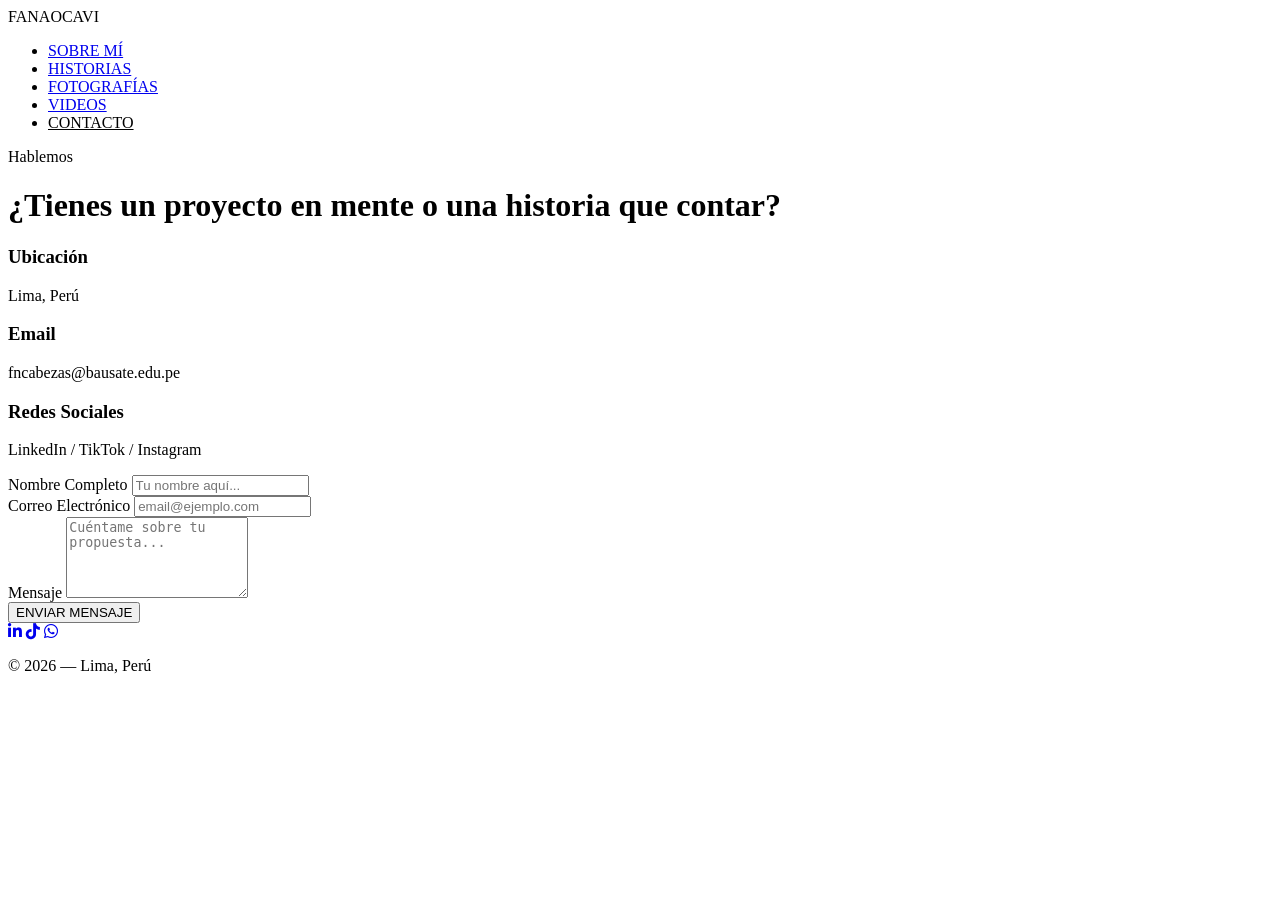
==== contacto.html @ 7f319e50 "Add files via upload" ====
<!DOCTYPE html>
<html lang="es">
<head>
    <meta charset="UTF-8">
    <meta name="viewport" content="width=device-width, initial-scale=1.0">
    <title>Contacto | FANAOCAVI</title>
    <link href="https://fonts.googleapis.com/css2?family=Inter:wght@300;400;600&family=Playfair+Display:ital,wght@0,700;1,700&display=swap" rel="stylesheet">
    <link rel="stylesheet" href="https://cdnjs.cloudflare.com/ajax/libs/font-awesome/6.0.0/css/all.min.css">
    <link rel="stylesheet" href="css/style.css">
</head>
<body>

    <nav class="navbar">
        <div class="logo"><a href="index.html" style="text-decoration:none; color:inherit;">FANAOCAVI</a></div>
        <ul class="nav-links">
            <li><a href="sobre-mi.html">SOBRE MÍ</a></li>
            <li><a href="historias.html">HISTORIAS</a></li>
            <li><a href="fotografias.html">FOTOGRAFÍAS</a></li>
            <li><a href="videos.html">VIDEOS</a></li>
            <li><a href="contacto.html" style="color: var(--rosa-acento);">CONTACTO</a></li>
        </ul>
    </nav>

    <main class="contact-section">
        <header class="contact-header">
            <p class="intro-tag">Hablemos</p>
            <h1>¿Tienes un proyecto en mente o una historia que contar?</h1>
        </header>

        <div class="contact-container">
            <div class="contact-info">
                <div class="info-item">
                    <h3>Ubicación</h3>
                    <p>Lima, Perú</p>
                </div>
                <div class="info-item">
                    <h3>Email</h3>
                    <p>fncabezas@bausate.edu.pe</p>
                </div>
                <div class="info-item">
                    <h3>Redes Sociales</h3>
                    <p>LinkedIn / TikTok / Instagram</p>
                </div>
            </div>

            <form class="contact-form">
                <div class="form-group">
                    <label>Nombre Completo</label>
                    <input type="text" name="name" placeholder="Tu nombre aquí..." required>
                </div>
                <div class="form-group">
                    <label>Correo Electrónico</label>
                    <input type="email" name="email" placeholder="email@ejemplo.com" required>
                </div>
                <div class="form-group">
                    <label>Mensaje</label>
                    <textarea name="message" rows="5" placeholder="Cuéntame sobre tu propuesta..." required></textarea>
                </div>
                <button type="submit" class="btn-send">ENVIAR MENSAJE</button>
            </form>
        </div>
    </main>

    <footer class="footer">
        <div class="footer-line"></div>
        <div class="social-icons">
            <a href="#"><i class="fab fa-linkedin-in"></i></a>
            <a href="#"><i class="fab fa-tiktok"></i></a>
            <a href="#"><i class="fab fa-whatsapp"></i></a>
        </div>
        <p>© 2026 — Lima, Perú</p>
    </footer>

</body>
</html>
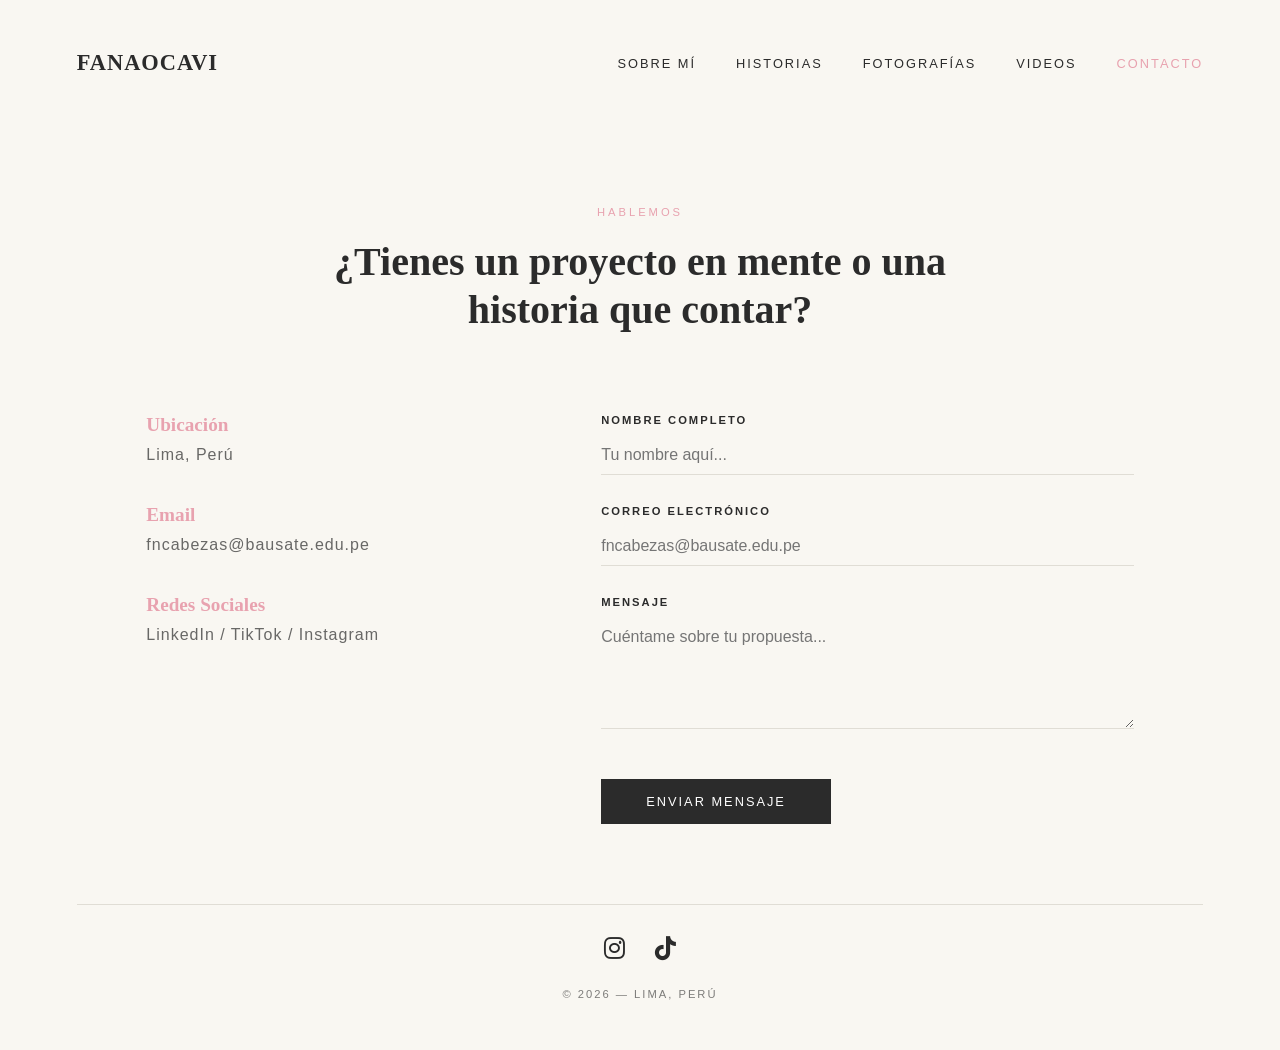
==== commit fd5c621e: "Update contacto.html" ====
--- a/contacto.html
+++ b/contacto.html
@@ -50,7 +50,7 @@
                 </div>
                 <div class="form-group">
                     <label>Correo Electrónico</label>
-                    <input type="email" name="email" placeholder="email@ejemplo.com" required>
+                    <input type="email" name="email" placeholder="fncabezas@bausate.edu.pe" required>
                 </div>
                 <div class="form-group">
                     <label>Mensaje</label>
@@ -61,15 +61,18 @@
         </div>
     </main>
 
-    <footer class="footer">
-        <div class="footer-line"></div>
-        <div class="social-icons">
-            <a href="#"><i class="fab fa-linkedin-in"></i></a>
-            <a href="#"><i class="fab fa-tiktok"></i></a>
-            <a href="#"><i class="fab fa-whatsapp"></i></a>
-        </div>
-        <p>© 2026 — Lima, Perú</p>
-    </footer>
+   <footer class="footer">
+    <div class="footer-line"></div>
+    <div class="social-icons">
+        <a href="https://www.instagram.com/fanaocavi_/" target="_blank" rel="noopener noreferrer" aria-label="Instagram">
+            <i class="fab fa-instagram"></i>
+        </a>
+        <a href="https://www.tiktok.com/@fanaocavi" target="_blank" rel="noopener noreferrer" aria-label="TikTok">
+            <i class="fab fa-tiktok"></i>
+        </a>
+    </div>
+    <p>© 2026 — Lima, Perú</p>
+</footer>
 
 </body>
-</html>+</html>
--- a/css/style.css
+++ b/css/style.css
@@ -0,0 +1,709 @@
+/* Aplicamos la animación a las secciones principales */
+main, 
+.grid-container, 
+.gallery-container, 
+.about-container, 
+.contact-container {
+    animation: reveal-up 1.2s cubic-bezier(0.2, 1, 0.3, 1) forwards;
+}
+
+/* Retraso opcional para que los elementos no aparezcan todos a la vez */
+.grid-item:nth-child(1) { animation-delay: 0.2s; }
+.grid-item:nth-child(2) { animation-delay: 0.4s; }
+.grid-item:nth-child(3) { animation-delay: 0.6s; }
+/* Variables de Estilo Vintage */
+:root {
+    --fondo-crema: #F9F7F2;   /* Color papel antiguo */
+    --rosa-acento: #E8A2AF;    /* El rosa de tu dibujo (versión clásica) */
+    --texto-oscuro: #2B2B2B;   /* Gris carbón */
+    --lineas: #E0DDD5;        /* Gris muy suave para bordes */
+}
+
+* {
+    margin: 0;
+    padding: 0;
+    box-sizing: border-box;
+}
+
+body {
+    background-color: var(--fondo-crema);
+    color: var(--texto-oscuro);
+    font-family: 'Inter', sans-serif;
+    padding: 0 6%;
+}
+
+/* Navegación */
+.navbar {
+    display: flex;
+    justify-content: space-between;
+    align-items: center;
+    padding: 50px 0;
+}
+
+.logo {
+    font-family: 'Playfair Display', serif;
+    font-weight: 700;
+    font-size: 1.4rem;
+    letter-spacing: 1px;
+}
+
+.nav-links {
+    list-style: none;
+    display: flex;
+}
+
+.nav-links li { margin-left: 40px; }
+
+.nav-links a {
+    text-decoration: none;
+    color: var(--texto-oscuro);
+    font-size: 0.8rem;
+    text-transform: uppercase;
+    letter-spacing: 2px;
+    transition: 0.3s;
+}
+
+.nav-links a:hover { color: var(--rosa-acento); }
+
+/* Hero Section */
+.hero {
+    padding: 80px 0 120px 0;
+    max-width: 900px;
+}
+
+.subtitle {
+    text-transform: uppercase;
+    letter-spacing: 4px;
+    font-size: 0.75rem;
+    color: var(--rosa-acento);
+    margin-bottom: 15px;
+    font-weight: 600;
+}
+
+.hero h1 {
+    font-family: 'Playfair Display', serif;
+    font-size: 3.5rem;
+    line-height: 1.1;
+    font-style: italic;
+}
+
+/* Grid de Secciones */
+.grid-container {
+    display: grid;
+    grid-template-columns: repeat(auto-fit, minmax(300px, 1fr));
+    gap: 30px;
+    margin-bottom: 100px;
+}
+
+.image-wrapper {
+    position: relative;
+    width: 100%;
+    height: 450px;
+    overflow: hidden;
+    background-color: var(--lineas);
+    border: 1px solid var(--lineas);
+}
+
+.image-wrapper img {
+    width: 100%;
+    height: 100%;
+    object-fit: cover;
+    filter: grayscale(100%); /* Fotos en B&N por defecto */
+    transition: 0.6s ease;
+}
+
+/* Efecto al pasar el mouse (Hover) */
+.grid-item:hover img {
+    filter: grayscale(0%);
+    transform: scale(1.05);
+}
+
+.grid-item:hover .overlay {
+    background-color: rgba(232, 162, 175, 0.2); /* Baño de tu color rosa */
+}
+
+.overlay {
+    position: absolute;
+    top: 0; left: 0; width: 100%; height: 100%;
+    z-index: 1;
+    transition: 0.4s;
+}
+
+.grid-item h3 {
+    margin-top: 20px;
+    font-family: 'Playfair Display', serif;
+    font-size: 1.5rem;
+    text-align: center;
+}
+
+.grid-item a { text-decoration: none; color: var(--texto-oscuro); }
+
+/* Footer */
+.footer {
+    padding-bottom: 50px;
+    text-align: center;
+}
+
+.footer-line {
+    height: 1px;
+    background-color: var(--lineas);
+    margin-bottom: 30px;
+}
+
+.footer p {
+    font-size: 0.7rem;
+    letter-spacing: 2px;
+    text-transform: uppercase;
+    opacity: 0.6;
+}
+
+/* Responsive */
+@media (max-width: 768px) {
+    .hero h1 { font-size: 2.2rem; }
+    .navbar { flex-direction: column; gap: 20px; }
+}
+/* Estilos para los iconos del footer */
+.social-icons {
+    margin-bottom: 25px;
+    display: flex;
+    justify-content: center;
+    gap: 30px; /* Espacio entre iconos */
+}
+
+.social-icons a {
+    color: var(--texto-oscuro);
+    font-size: 1.5rem; /* Tamaño de los iconos */
+    transition: all 0.3s ease;
+    text-decoration: none;
+}
+
+/* Efecto al pasar el mouse: se vuelven rosas y suben un poco */
+.social-icons a:hover {
+    color: var(--rosa-acento);
+    transform: translateY(-3px);
+}
+
+.footer p {
+    font-size: 0.7rem;
+    letter-spacing: 2px;
+    text-transform: uppercase;
+    opacity: 0.6;
+}
+/* Estilos específicos para la página de Fotografías */
+.page-header {
+    text-align: center;
+    padding: 60px 0;
+}
+
+.gallery-container {
+    display: grid;
+    grid-template-columns: repeat(auto-fit, minmax(350px, 1fr)); /* Crea columnas automáticas */
+    gap: 40px;
+    margin-bottom: 100px;
+}
+
+.gallery-item {
+    display: flex;
+    flex-direction: column;
+}
+
+.gallery-item .image-wrapper {
+    height: 500px; /* Altura fija para que todas se vean uniformes */
+}
+
+.photo-caption {
+    margin-top: 15px;
+    font-size: 0.8rem;
+    text-transform: uppercase;
+    letter-spacing: 1px;
+    color: var(--texto-oscuro);
+    opacity: 0.8;
+    font-weight: 600;
+}
+
+/* Efecto suave al entrar a la página */
+.gallery-item {
+    animation: fadeIn 1s ease forwards;
+}
+
+@keyframes fadeIn {
+    from { opacity: 0; transform: translateY(20px); }
+    to { opacity: 1; transform: translateY(0); }
+}
+.carrusel-medios {
+  width: 100%;
+  padding: 40px 0;
+  background-color: var(--fondo-crema); /* O el color que prefieras */
+  overflow: hidden;
+  position: relative;
+}
+
+/* El contenedor con el efecto de desvanecido lateral */
+.marquee-container {
+  display: flex;
+  width: 100%;
+  overflow: hidden;
+  /* Este es el truco para que se vea como en Apuesta Total */
+  mask-image: linear-gradient(to right, transparent, black 15%, black 85%, transparent);
+  -webkit-mask-image: linear-gradient(to right, transparent, black 15%, black 85%, transparent);
+}
+
+.marquee-content {
+  display: flex;
+  align-items: center;
+  gap: 80px; /* Espacio entre logos */
+  flex-shrink: 0;
+  min-width: 100%;
+  animation: scroll-infinito 30s linear infinite;
+}
+
+.marquee-content img {
+  height: 40px; /* Ajusta el tamaño según necesites */
+  width: auto;
+  filter: grayscale(100%); /* B&N para estilo vintage */
+  opacity: 0.5;
+  transition: all 0.3s ease;
+}
+
+/* Al pasar el mouse, cobra vida como la referencia */
+.marquee-content img:hover {
+  filter: grayscale(0%);
+  opacity: 1;
+  transform: scale(1.1);
+}
+
+/* Animación fluida */
+@keyframes scroll-infinito {
+  0% {
+    transform: translateX(0);
+  }
+  100% {
+    transform: translateX(-50%); /* Se desplaza la mitad exacta */
+  }
+}
+
+/* Pausa suave para que el usuario pueda ver bien un logo */
+.marquee-container:hover .marquee-content {
+  animation-play-state: paused;
+}
+/* --- AJUSTES PARA MÓVIL --- */
+@media (max-width: 768px) {
+    
+    /* 1. Las fotos se apilan una debajo de otra */
+    .grid-container {
+        display: flex;
+        flex-direction: column;
+        gap: 40px; /* Espacio entre cada sección */
+    }
+
+    /* 2. Ajustamos la altura para que la foto respire */
+    .image-wrapper {
+        height: 400px; /* Altura ideal para que se vea casi toda la foto en vertical */
+        width: 100%;
+    }
+
+    /* 3. Aseguramos que no se distorsione */
+    .grid-item img {
+        object-fit: cover; 
+        object-position: center top; /* Prioriza que se vea su rostro si la foto es alta */
+    }
+
+    /* 4. Ajustamos el título (H1) para que no sea gigante en móvil */
+    .hero h1 {
+        font-size: 1.8rem;
+        line-height: 1.3;
+    }
+}
+/* Estilos para Sobre Mí */
+.about-section {
+    padding: 60px 0 100px 0;
+}
+
+.about-container {
+    display: flex;
+    align-items: center;
+    gap: 80px;
+    max-width: 1100px;
+    margin: 0 auto;
+}
+
+.about-image {
+    flex: 1;
+    position: relative;
+}
+
+.about-image img {
+    width: 100%;
+    height: 600px;
+    object-fit: cover;
+    filter: grayscale(100%);
+    position: relative;
+    z-index: 2;
+}
+
+ 
+ 
+
+.about-content {
+    flex: 1.2;
+}
+
+.intro-tag {
+    text-transform: uppercase;
+    letter-spacing: 3px;
+    font-size: 0.7rem;
+    color: var(--rosa-acento);
+    margin-bottom: 20px;
+}
+
+.about-content h1 {
+    font-family: 'Playfair Display', serif;
+    font-size: 2.8rem;
+    line-height: 1.2;
+    margin-bottom: 30px;
+}
+
+.bio-text p {
+    font-size: 1.1rem;
+    margin-bottom: 20px;
+    opacity: 0.8;
+}
+
+.skills-list h3 {
+    font-family: 'Playfair Display', serif;
+    font-size: 1.2rem;
+    margin: 40px 0 20px 0;
+}
+
+.skills-list ul {
+    list-style: none;
+    display: grid;
+    grid-template-columns: 1fr 1fr;
+    gap: 15px;
+}
+
+.skills-list li::before {
+    content: "— ";
+    color: var(--rosa-acento);
+}
+
+.btn-cv {
+    display: inline-block;
+    margin-top: 50px;
+    padding: 15px 40px;
+    border: 1px solid var(--texto-oscuro);
+    text-decoration: none;
+    color: var(--texto-oscuro);
+    text-transform: uppercase;
+    font-size: 0.8rem;
+    letter-spacing: 2px;
+    transition: 0.3s;
+}
+
+.btn-cv:hover {
+    background-color: var(--texto-oscuro);
+    color: white;
+}
+
+/* Ajuste móvil */
+@media (max-width: 768px) {
+    .about-container {
+        flex-direction: column;
+        gap: 40px;
+    }
+    .about-image img { height: 400px; }
+    .about-content h1 { font-size: 2rem; }
+}
+/* --- PÁGINA DE CONTACTO --- */
+.contact-section {
+    padding: 80px 5%;
+    max-width: 1100px;
+    margin: 0 auto;
+}
+
+.contact-header {
+    text-align: center;
+    margin-bottom: 80px;
+}
+
+.contact-header h1 {
+    font-family: 'Playfair Display', serif;
+    font-size: 2.5rem;
+    max-width: 700px;
+    margin: 20px auto;
+    line-height: 1.2;
+}
+
+.contact-container {
+    display: grid;
+    grid-template-columns: 1fr 1.5fr;
+    gap: 100px;
+}
+
+/* Info lateral */
+.info-item {
+    margin-bottom: 40px;
+}
+
+.info-item h3 {
+    font-family: 'Playfair Display', serif;
+    font-size: 1.2rem;
+    margin-bottom: 10px;
+    color: var(--rosa-acento);
+}
+
+.info-item p {
+    font-size: 1rem;
+    opacity: 0.7;
+    letter-spacing: 1px;
+}
+
+/* Formulario Estilizado */
+.contact-form {
+    display: flex;
+    flex-direction: column;
+    gap: 30px;
+}
+
+.form-group {
+    display: flex;
+    flex-direction: column;
+    gap: 10px;
+}
+
+.form-group label {
+    font-size: 0.7rem;
+    text-transform: uppercase;
+    letter-spacing: 2px;
+    font-weight: 600;
+}
+
+.form-group input, 
+.form-group textarea {
+    background: transparent;
+    border: none;
+    border-bottom: 1px solid var(--lineas);
+    padding: 10px 0;
+    font-family: 'Inter', sans-serif;
+    font-size: 1rem;
+    color: var(--texto-oscuro);
+    transition: border-color 0.3s ease;
+}
+
+.form-group input:focus, 
+.form-group textarea:focus {
+    outline: none;
+    border-bottom: 1px solid var(--rosa-acento);
+}
+
+.btn-send {
+    align-self: flex-start;
+    padding: 15px 45px;
+    background: var(--texto-oscuro);
+    color: white;
+    border: none;
+    font-size: 0.8rem;
+    letter-spacing: 2px;
+    cursor: pointer;
+    transition: 0.3s;
+    margin-top: 20px;
+}
+
+.btn-send:hover {
+    background: var(--rosa-acento);
+    transform: translateY(-3px);
+}
+
+/* Responsivo */
+@media (max-width: 768px) {
+    .contact-container {
+        grid-template-columns: 1fr;
+        gap: 50px;
+    }
+    
+    .contact-header h1 {
+        font-size: 1.8rem;
+    }
+}
+/* Definimos la animación de entrada */
+@keyframes reveal-up {
+    0% {
+        opacity: 0;
+        transform: translateY(30px); /* Empieza 30px más abajo */
+    }
+    100% {
+        opacity: 1;
+        transform: translateY(0); /* Termina en su posición original */
+    }
+}
+
+/* --- ESTILOS PÁGINA HISTORIAS --- */
+
+.stories-section {
+    padding: 80px 5%;
+    max-width: 1200px;
+    margin: 0 auto;
+    /* Animación de entrada como Helena Georgiou */
+    animation: reveal-up 1.2s cubic-bezier(0.2, 1, 0.3, 1) forwards;
+}
+
+.stories-header {
+    text-align: center;
+    margin-bottom: 60px;
+}
+
+.stories-grid {
+    display: grid;
+    grid-template-columns: repeat(auto-fit, minmax(320px, 1fr));
+    gap: 80px 40px;
+}
+
+.story-item {
+    display: flex;
+    flex-direction: column;
+    gap: 20px;
+}
+
+/* Forzamos que el grid-item de historias tenga una altura fija elegante */
+.story-item .image-wrapper {
+    height: 400px;
+    background-color: var(--fondo-crema);
+}
+
+/* Efectos de texto */
+.category {
+    font-size: 0.7rem;
+    color: var(--rosa-acento);
+    text-transform: uppercase;
+    letter-spacing: 3px;
+    font-weight: 600;
+    margin-bottom: 10px;
+    display: block;
+}
+
+.story-info h2 {
+    font-family: 'Playfair Display', serif;
+    font-size: 1.8rem;
+    line-height: 1.2;
+    margin-bottom: 15px;
+    color: var(--texto-oscuro);
+}
+
+.story-info p {
+    font-size: 0.95rem;
+    line-height: 1.6;
+    color: #555;
+    margin-bottom: 20px;
+}
+
+.read-more {
+    font-size: 0.75rem;
+    font-weight: 600;
+    letter-spacing: 2px;
+    color: var(--texto-oscuro);
+    text-decoration: none;
+    transition: 0.3s ease;
+}
+
+.read-more:hover {
+    color: var(--rosa-acento);
+    padding-left: 10px; /* Pequeño desplazamiento al pasar el cursor */
+}
+
+/* Animación de Revelado (Helena Georgiou style) */
+@keyframes reveal-up {
+    0% { opacity: 0; transform: translateY(40px); }
+    100% { opacity: 1; transform: translateY(0); }
+}
+
+/* Ajuste Celular */
+@media (max-width: 768px) {
+    .stories-grid {
+        grid-template-columns: 1fr;
+    }
+    .story-item .image-wrapper {
+        height: 300px;
+    }
+}
+/* --- POPUP SLIDER HORIZONTAL --- */
+
+/* Fondo del modal */
+.modal {
+    display: none;
+    position: fixed;
+    z-index: 10000;
+    left: 0;
+    top: 0;
+    width: 100%;
+    height: 100%;
+    background-color: rgba(0, 0, 0, 0.95); /* Negro profundo para que resalten las fotos */
+    backdrop-filter: blur(10px);
+    justify-content: center;
+    align-items: center;
+}
+
+/* Botón cerrar flotante */
+.close-modal {
+    position: fixed;
+    top: 30px;
+    right: 30px;
+    color: white;
+    font-size: 50px;
+    font-weight: 300;
+    cursor: pointer;
+    z-index: 10001;
+    transition: 0.3s;
+}
+
+.close-modal:hover {
+    color: var(--rosa-acento);
+}
+
+/* Contenedor del Slider */
+.slider-mode {
+    width: 100%;
+    height: 80vh; /* Alto de la pantalla */
+    display: flex;
+    align-items: center;
+}
+
+.slider-container {
+    display: flex;
+    overflow-x: auto; /* Scroll horizontal activo */
+    scroll-snap-type: x mandatory; /* Efecto imán al deslizar */
+    gap: 40px; /* Espacio entre cada foto */
+    padding: 0 10%; /* Espacio al inicio y al final */
+    width: 100%;
+    height: 100%;
+    scrollbar-width: none; /* Ocultar barra en Firefox */
+}
+
+/* Ocultar barra en Chrome/Safari */
+.slider-container::-webkit-scrollbar {
+    display: none;
+}
+
+/* Estilo de cada imagen del carrusel */
+.slider-container img {
+    flex-shrink: 0; /* Evita que las fotos se aplasten */
+    height: 100%; /* Toma todo el alto del modal */
+    width: auto; /* Mantiene la proporción */
+    max-width: 90vw; /* Evita que se pase del ancho del celular */
+    object-fit: contain;
+    scroll-snap-align: center; /* Centra la foto automáticamente */
+    box-shadow: 0 20px 60px rgba(0,0,0,0.5);
+    border-radius: 4px;
+}
+
+/* Ajustes para móviles */
+@media (max-width: 768px) {
+    .slider-container {
+        gap: 20px;
+        padding: 0 5%;
+    }
+    .slider-container img {
+        height: auto;
+        width: 100%; /* En móvil que la foto sea la protagonista */
+    }
+}
+
